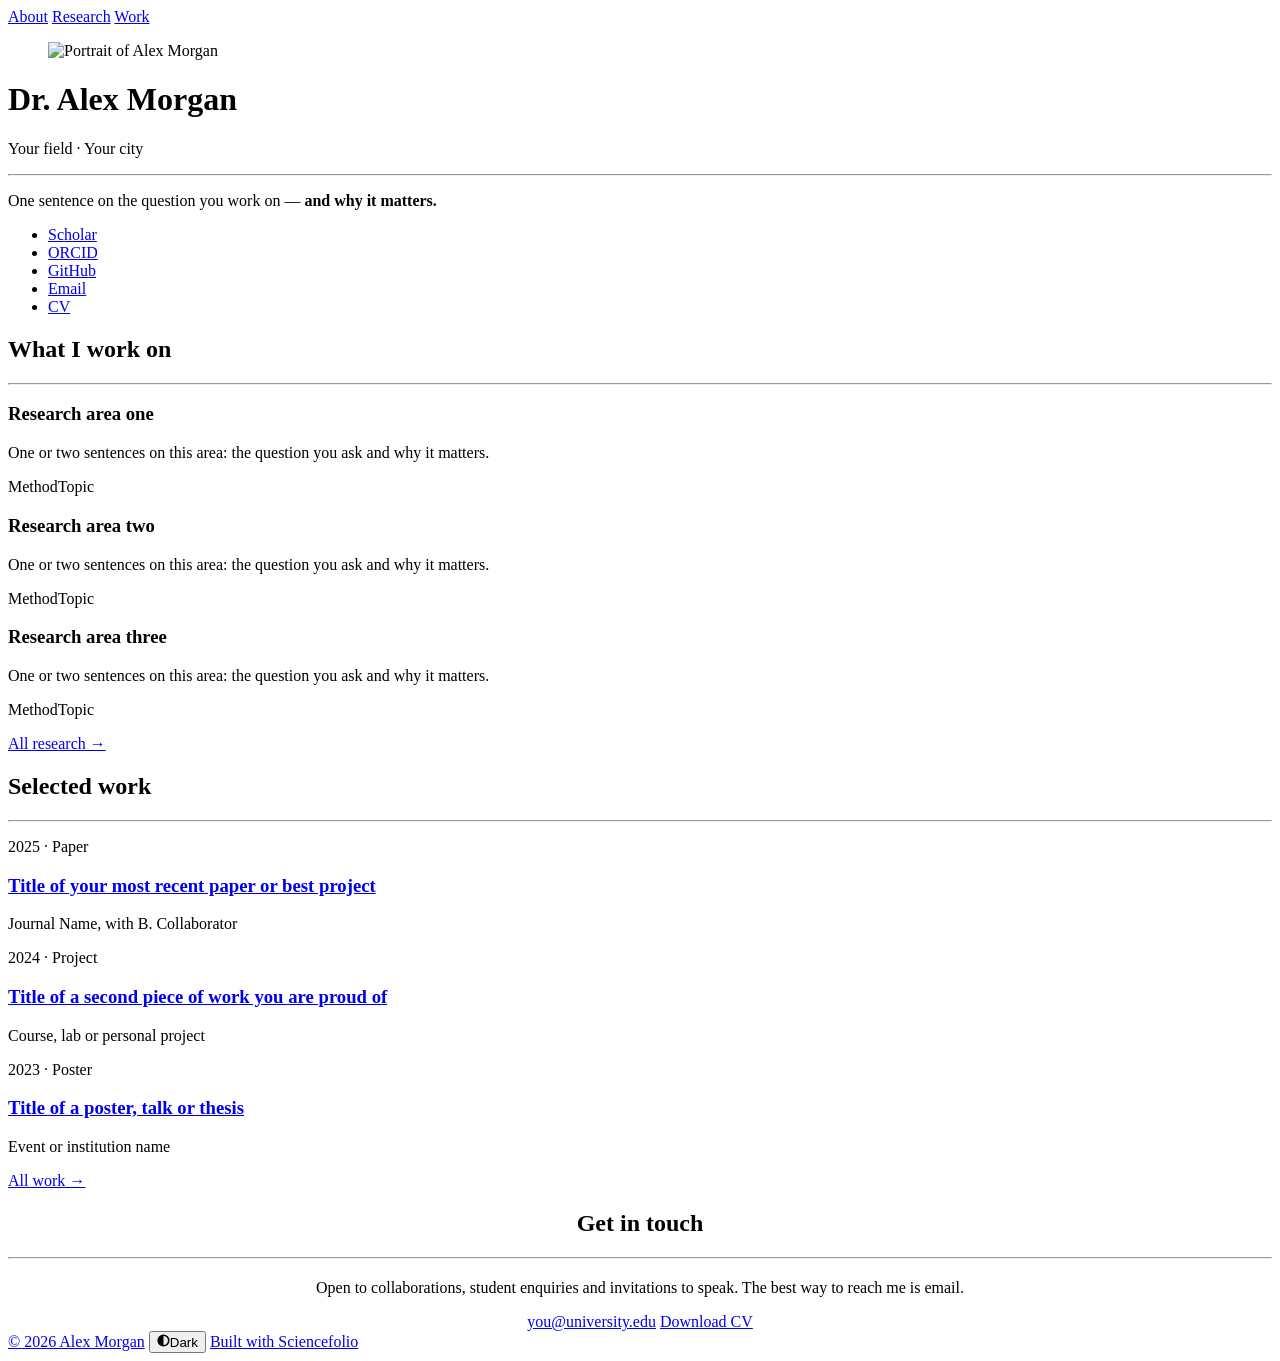
==== index.html @ 151d1ea1 "Initial commit" ====
<!doctype html>
<!-- Type pack (grotesk or serif) is set once, in js/theme.js. -->
<html lang="en">
<head>
<meta charset="utf-8">
<meta name="viewport" content="width=device-width, initial-scale=1">
<title>Alex Morgan · Your field</title>
<meta name="description" content="Academic homepage of Alex Morgan — your field, your institution.">
<link rel="icon" href="images/favicon.svg" type="image/svg+xml">
<link rel="preconnect" href="https://fonts.googleapis.com">
<link rel="preconnect" href="https://fonts.gstatic.com" crossorigin>
<!-- Trim to the families your pack uses: grotesk = Archivo + IBM Plex Mono, serif = Fraunces + Archivo -->
<link rel="stylesheet" href="https://fonts.googleapis.com/css2?family=Archivo:wght@300;400;600;700;800&family=IBM+Plex+Mono:wght@400;600&family=Fraunces:ital,opsz,wght@0,9..144,300..700;1,9..144,300..700&display=swap">
<link rel="stylesheet" href="css/tokens.css">
<link rel="stylesheet" href="css/site.css">
<script src="js/theme.js"></script>
</head>
<body>

<nav class="nav" aria-label="Main">
  <a href="about.html">About</a>
  <a href="research.html">Research</a>
  <a href="work.html">Work</a>
</nav>

<main>
  <!-- ============ HERO — edit these six things ============ -->
  <header class="hero">
    <!-- 1. Photo: replace the file, or delete this <figure> for a type-only hero -->
    <figure class="portrait"><img src="images/portrait-placeholder.svg" alt="Portrait of Alex Morgan" width="300" height="300"></figure>
    <!-- 2. Name -->
    <h1>Dr. Alex Morgan</h1>
    <!-- 3. Field · place -->
    <p class="kicker">Your field · Your city</p>
    <hr class="short-rule">
    <!-- 4. One sentence. Wrap the part you want emphasised in <strong>. -->
    <p class="statement">One sentence on the question you work on — <strong>and why it matters.</strong></p>
    <!-- 5. Profile links -->
    <ul class="profile-links">
      <li><a href="https://scholar.google.com/">Scholar</a></li>
      <li><a href="https://orcid.org/">ORCID</a></li>
      <li><a href="https://github.com/">GitHub</a></li>
      <li><a href="mailto:you@university.edu">Email</a></li>
      <li><a href="files/cv.pdf">CV</a></li>
    </ul>
  </header>

  <!-- ============ WHAT I WORK ON ============ -->
  <section class="section" aria-labelledby="work-h">
    <div class="wrap">
      <div class="section-head">
        <h2 id="work-h">What I work on</h2>
        <hr class="short-rule">
      </div>
      <div class="cols3">
        <article class="col">
          <h3>Research area one</h3>
          <p>One or two sentences on this area: the question you ask and why it matters.</p>
          <div class="tags"><span class="tag">Method</span><span class="tag">Topic</span></div>
        </article>
        <article class="col">
          <h3>Research area two</h3>
          <p>One or two sentences on this area: the question you ask and why it matters.</p>
          <div class="tags"><span class="tag">Method</span><span class="tag">Topic</span></div>
        </article>
        <article class="col">
          <h3>Research area three</h3>
          <p>One or two sentences on this area: the question you ask and why it matters.</p>
          <div class="tags"><span class="tag">Method</span><span class="tag">Topic</span></div>
        </article>
      </div>
      <p class="more"><a href="research.html">All research →</a></p>
    </div>
  </section>

  <!-- ============ SELECTED WORK ============ -->
  <section class="section tint" aria-labelledby="sel-h">
    <div class="wrap">
      <div class="section-head">
        <h2 id="sel-h">Selected work</h2>
        <hr class="short-rule">
      </div>
      <div class="entries">
        <article class="entry">
          <p class="when">2025 · Paper</p>
          <h3><a href="work.html">Title of your most recent paper or best project</a></h3>
          <p>Journal Name, with B. Collaborator</p>
        </article>
        <article class="entry">
          <p class="when">2024 · Project</p>
          <h3><a href="work.html">Title of a second piece of work you are proud of</a></h3>
          <p>Course, lab or personal project</p>
        </article>
        <article class="entry">
          <p class="when">2023 · Poster</p>
          <h3><a href="work.html">Title of a poster, talk or thesis</a></h3>
          <p>Event or institution name</p>
        </article>
      </div>
      <p class="more"><a href="work.html">All work →</a></p>
    </div>
  </section>

  <!-- ============ CONTACT ============ -->
  <section class="section" id="contact" aria-labelledby="contact-h">
    <div class="wrap" style="text-align:center">
      <div class="section-head" style="margin-bottom:20px">
        <h2 id="contact-h">Get in touch</h2>
        <hr class="short-rule">
      </div>
      <p class="prose">Open to collaborations, student enquiries and invitations to speak. The best way to reach me is email.</p>
      <div class="btn-row">
        <a class="btn" href="mailto:you@university.edu">you@university.edu</a>
        <a class="btn btn-line" href="files/cv.pdf">Download CV</a>
      </div>
    </div>
  </section>
</main>

<footer class="foot">
  <a href="index.html">© 2026 Alex Morgan</a>
  <button type="button" class="toggle" data-theme-toggle aria-pressed="false"><svg viewBox="0 0 16 16" width="13" height="13" aria-hidden="true"><circle cx="8" cy="8" r="6.5" fill="none" stroke="currentColor" stroke-width="2"/><path d="M8 1.5a6.5 6.5 0 0 0 0 13z" fill="currentColor"/></svg><span data-theme-label>Dark</span></button>
  <a href="https://github.com/tuannguyen8390/sciencefolio" rel="noopener">Built with Sciencefolio</a>
</footer>

</body>
</html>
---- css/tokens.css ----
/* ==========================================================================
   SCIENCEFOLIO — tokens.css
   The only file most people need to edit. Three decisions:
   1) TYPE PACK   → set PACK in js/theme.js ('grotesk' default, or 'serif')
   2) ACCENT      → uncomment one line below (or write your own hex)
   3) COLORS      → paper / ink, if you want a different neutral
   ========================================================================== */

:root {
  /* ---- neutrals ------------------------------------------------------- */
  --paper: #f3f2f2;
  --ink: #201e1d;
  --surface: #eceae4;

  /* ---- 2) ACCENT ------------------------------------------------------
     Ships as plain ink: no color, no shared brand. Pick one (light + dark
     values; the dark one needs to be lighter so it stays readable).        */
  --accent-light: #201e1d;
  --accent-dark: #f3f2f2;
  /* --accent-light: #2545d3;  --accent-dark: #8aa2ff;   cobalt  */
  /* --accent-light: #1e6f50;  --accent-dark: #6fd1a8;   forest  */
  /* --accent-light: #b4552d;  --accent-dark: #f0a07c;   rust    */
  /* --accent-light: #6d28d9;  --accent-dark: #b99bff;   violet  */
  --accent: var(--accent-light);

  /* ---- 1) TYPE PACK 01 · GROTESK (default, STEM) ---------------------- */
  --font-display: 'Archivo', system-ui, sans-serif;
  --font-body: 'Archivo', system-ui, sans-serif;
  --font-label: 'IBM Plex Mono', ui-monospace, monospace;
  --font-statement: var(--font-body);
  --display-weight: 800;      /* name and page titles */
  --display-tracking: -0.04em;
  --display-leading: 0.95;
  --head-weight: 700;         /* section headings */
  --head-tracking: -0.03em;
  --title-weight: 600;        /* entry, column and chapter titles */
  --title-tracking: -0.015em;
  --emph-weight: 700;
  --emph-style: normal;
  --label-transform: none;
  --label-tracking: 0.04em;

  /* ---- layout --------------------------------------------------------- */
  --rule: 2px solid var(--ink);
  --edge: clamp(20px, 5vw, 56px);
  --wide: 960px;
  --measure: 64ch;
}

/* ---- 1) TYPE PACK 02 · SERIF (social science & humanities) -------------
   Activate by setting PACK = 'serif' in js/theme.js                       */
html[data-pack="serif"] {
  --font-display: 'Fraunces', Georgia, serif;
  --font-statement: 'Fraunces', Georgia, serif;
  --font-label: 'Archivo', system-ui, sans-serif;
  --display-weight: 600;
  --display-tracking: -0.015em;
  --display-leading: 1;
  --head-weight: 600;
  --head-tracking: -0.015em;
  --title-weight: 500;
  --title-tracking: -0.005em;
  --emph-weight: 600;
  --emph-style: italic;
  --label-transform: uppercase;
  --label-tracking: 0.1em;
}

/* ---- dark mode (toggle in the footer) ---------------------------------- */
html[data-theme="dark"] {
  --paper: #141312;
  --ink: #f3f2f2;
  --surface: #1d1b19;
  --accent: var(--accent-dark);
}
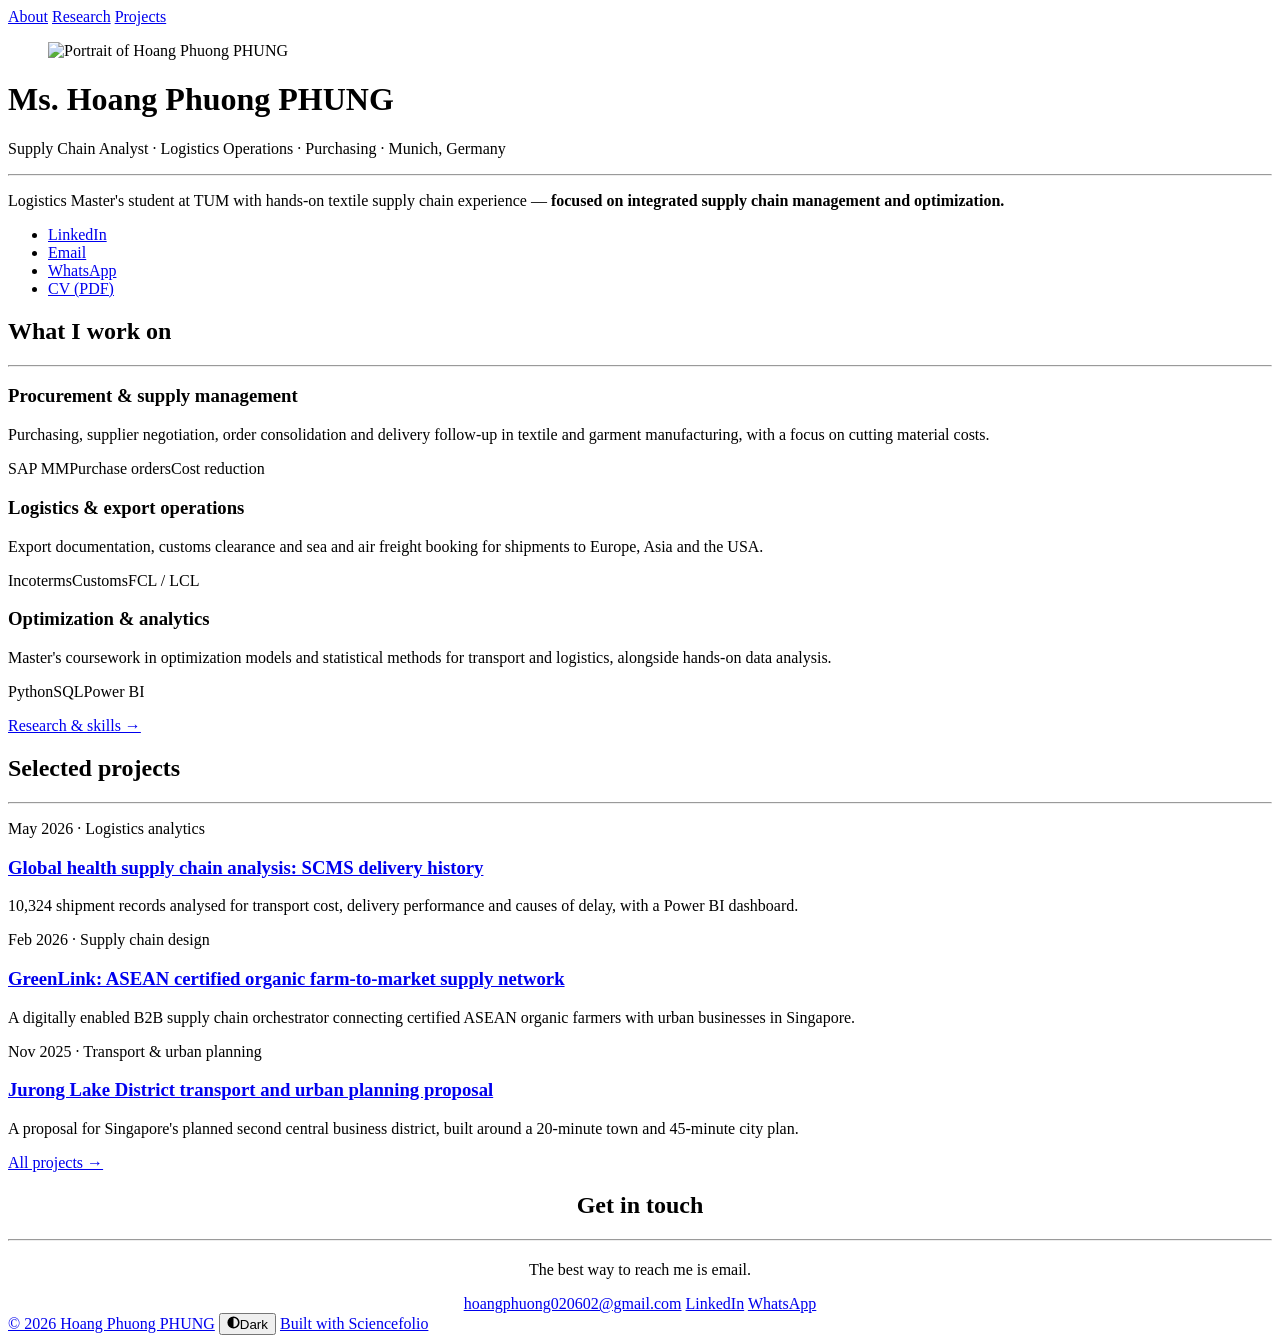
==== commit d9a7620f: "Add files via upload" ====
--- a/index.html
+++ b/index.html
@@ -1,51 +1,41 @@
 <!doctype html>
-<!-- Type pack (grotesk or serif) is set once, in js/theme.js. -->
+
 <html lang="en">
 <head>
 <meta charset="utf-8">
 <meta name="viewport" content="width=device-width, initial-scale=1">
-<title>Alex Morgan · Your field</title>
-<meta name="description" content="Academic homepage of Alex Morgan — your field, your institution.">
+<title>Hoang Phuong PHUNG · Supply chain & logistics</title>
+<meta name="description" content="Portfolio of Hoang Phuong PHUNG: supply chain analysis, logistics operations and purchasing. Based in Munich, Germany.">
 <link rel="icon" href="images/favicon.svg" type="image/svg+xml">
 <link rel="preconnect" href="https://fonts.googleapis.com">
 <link rel="preconnect" href="https://fonts.gstatic.com" crossorigin>
-<!-- Trim to the families your pack uses: grotesk = Archivo + IBM Plex Mono, serif = Fraunces + Archivo -->
-<link rel="stylesheet" href="https://fonts.googleapis.com/css2?family=Archivo:wght@300;400;600;700;800&family=IBM+Plex+Mono:wght@400;600&family=Fraunces:ital,opsz,wght@0,9..144,300..700;1,9..144,300..700&display=swap">
+<link rel="stylesheet" href="https://fonts.googleapis.com/css2?family=Archivo:wght@300;400;600;700;800&family=Fraunces:ital,opsz,wght@0,9..144,300..700;1,9..144,300..700&display=swap">
 <link rel="stylesheet" href="css/tokens.css">
 <link rel="stylesheet" href="css/site.css">
 <script src="js/theme.js"></script>
 </head>
 <body>
-
 <nav class="nav" aria-label="Main">
   <a href="about.html">About</a>
   <a href="research.html">Research</a>
-  <a href="work.html">Work</a>
+  <a href="work.html">Projects</a>
 </nav>
 
 <main>
-  <!-- ============ HERO — edit these six things ============ -->
   <header class="hero">
-    <!-- 1. Photo: replace the file, or delete this <figure> for a type-only hero -->
-    <figure class="portrait"><img src="images/portrait-placeholder.svg" alt="Portrait of Alex Morgan" width="300" height="300"></figure>
-    <!-- 2. Name -->
-    <h1>Dr. Alex Morgan</h1>
-    <!-- 3. Field · place -->
-    <p class="kicker">Your field · Your city</p>
+    <figure class="portrait"><img src="images/portrait.jpg" alt="Portrait of Hoang Phuong PHUNG" width="300" height="300"></figure>
+    <h1>Ms. Hoang Phuong PHUNG</h1>
+    <p class="kicker">Supply Chain Analyst · Logistics Operations · Purchasing · Munich, Germany</p>
     <hr class="short-rule">
-    <!-- 4. One sentence. Wrap the part you want emphasised in <strong>. -->
-    <p class="statement">One sentence on the question you work on — <strong>and why it matters.</strong></p>
-    <!-- 5. Profile links -->
+    <p class="statement">Logistics Master's student at TUM with hands-on textile supply chain experience — <strong>focused on integrated supply chain management and optimization.</strong></p>
     <ul class="profile-links">
-      <li><a href="https://scholar.google.com/">Scholar</a></li>
-      <li><a href="https://orcid.org/">ORCID</a></li>
-      <li><a href="https://github.com/">GitHub</a></li>
-      <li><a href="mailto:you@university.edu">Email</a></li>
-      <li><a href="files/cv.pdf">CV</a></li>
+      <li><a href="https://www.linkedin.com/in/phunghoangphuong/">LinkedIn</a></li>
+      <li><a href="mailto:hoangphuong020602@gmail.com">Email</a></li>
+      <li><a href="https://wa.me/4915150713262">WhatsApp</a></li>
+      <li><a href="files/Hoang_Phuong_Phung_CV.pdf">CV (PDF)</a></li>
     </ul>
   </header>
 
-  <!-- ============ WHAT I WORK ON ============ -->
   <section class="section" aria-labelledby="work-h">
     <div class="wrap">
       <div class="section-head">
@@ -54,71 +44,70 @@
       </div>
       <div class="cols3">
         <article class="col">
-          <h3>Research area one</h3>
-          <p>One or two sentences on this area: the question you ask and why it matters.</p>
-          <div class="tags"><span class="tag">Method</span><span class="tag">Topic</span></div>
+          <h3>Procurement &amp; supply management</h3>
+          <p>Purchasing, supplier negotiation, order consolidation and delivery follow-up in textile and garment manufacturing, with a focus on cutting material costs.</p>
+          <div class="tags"><span class="tag">SAP MM</span><span class="tag">Purchase orders</span><span class="tag">Cost reduction</span></div>
         </article>
         <article class="col">
-          <h3>Research area two</h3>
-          <p>One or two sentences on this area: the question you ask and why it matters.</p>
-          <div class="tags"><span class="tag">Method</span><span class="tag">Topic</span></div>
+          <h3>Logistics &amp; export operations</h3>
+          <p>Export documentation, customs clearance and sea and air freight booking for shipments to Europe, Asia and the USA.</p>
+          <div class="tags"><span class="tag">Incoterms</span><span class="tag">Customs</span><span class="tag">FCL / LCL</span></div>
         </article>
         <article class="col">
-          <h3>Research area three</h3>
-          <p>One or two sentences on this area: the question you ask and why it matters.</p>
-          <div class="tags"><span class="tag">Method</span><span class="tag">Topic</span></div>
+          <h3>Optimization &amp; analytics</h3>
+          <p>Master's coursework in optimization models and statistical methods for transport and logistics, alongside hands-on data analysis.</p>
+          <div class="tags"><span class="tag">Python</span><span class="tag">SQL</span><span class="tag">Power BI</span></div>
         </article>
       </div>
-      <p class="more"><a href="research.html">All research →</a></p>
+      <p class="more"><a href="research.html">Research &amp; skills →</a></p>
     </div>
   </section>
 
-  <!-- ============ SELECTED WORK ============ -->
   <section class="section tint" aria-labelledby="sel-h">
     <div class="wrap">
       <div class="section-head">
-        <h2 id="sel-h">Selected work</h2>
+        <h2 id="sel-h">Selected projects</h2>
         <hr class="short-rule">
       </div>
       <div class="entries">
         <article class="entry">
-          <p class="when">2025 · Paper</p>
-          <h3><a href="work.html">Title of your most recent paper or best project</a></h3>
-          <p>Journal Name, with B. Collaborator</p>
+          <p class="when">May 2026 · Logistics analytics</p>
+          <h3><a href="work.html">Global health supply chain analysis: SCMS delivery history</a></h3>
+          <p>10,324 shipment records analysed for transport cost, delivery performance and causes of delay, with a Power BI dashboard.</p>
         </article>
         <article class="entry">
-          <p class="when">2024 · Project</p>
-          <h3><a href="work.html">Title of a second piece of work you are proud of</a></h3>
-          <p>Course, lab or personal project</p>
+          <p class="when">Feb 2026 · Supply chain design</p>
+          <h3><a href="work.html">GreenLink: ASEAN certified organic farm-to-market supply network</a></h3>
+          <p>A digitally enabled B2B supply chain orchestrator connecting certified ASEAN organic farmers with urban businesses in Singapore.</p>
         </article>
         <article class="entry">
-          <p class="when">2023 · Poster</p>
-          <h3><a href="work.html">Title of a poster, talk or thesis</a></h3>
-          <p>Event or institution name</p>
+          <p class="when">Nov 2025 · Transport &amp; urban planning</p>
+          <h3><a href="work.html">Jurong Lake District transport and urban planning proposal</a></h3>
+          <p>A proposal for Singapore's planned second central business district, built around a 20-minute town and 45-minute city plan.</p>
         </article>
       </div>
-      <p class="more"><a href="work.html">All work →</a></p>
+      <p class="more"><a href="work.html">All projects →</a></p>
     </div>
   </section>
 
-  <!-- ============ CONTACT ============ -->
   <section class="section" id="contact" aria-labelledby="contact-h">
     <div class="wrap" style="text-align:center">
       <div class="section-head" style="margin-bottom:20px">
         <h2 id="contact-h">Get in touch</h2>
         <hr class="short-rule">
       </div>
-      <p class="prose">Open to collaborations, student enquiries and invitations to speak. The best way to reach me is email.</p>
+      <p class="prose">The best way to reach me is email.</p>
       <div class="btn-row">
-        <a class="btn" href="mailto:you@university.edu">you@university.edu</a>
-        <a class="btn btn-line" href="files/cv.pdf">Download CV</a>
+        <a class="btn" href="mailto:hoangphuong020602@gmail.com">hoangphuong020602@gmail.com</a>
+        <a class="btn btn-line" href="https://www.linkedin.com/in/phunghoangphuong/">LinkedIn</a>
+        <a class="btn btn-line" href="https://wa.me/4915150713262">WhatsApp</a>
       </div>
     </div>
   </section>
 </main>
 
 <footer class="foot">
-  <a href="index.html">© 2026 Alex Morgan</a>
+  <a href="index.html">© 2026 Hoang Phuong PHUNG</a>
   <button type="button" class="toggle" data-theme-toggle aria-pressed="false"><svg viewBox="0 0 16 16" width="13" height="13" aria-hidden="true"><circle cx="8" cy="8" r="6.5" fill="none" stroke="currentColor" stroke-width="2"/><path d="M8 1.5a6.5 6.5 0 0 0 0 13z" fill="currentColor"/></svg><span data-theme-label>Dark</span></button>
   <a href="https://github.com/tuannguyen8390/sciencefolio" rel="noopener">Built with Sciencefolio</a>
 </footer>
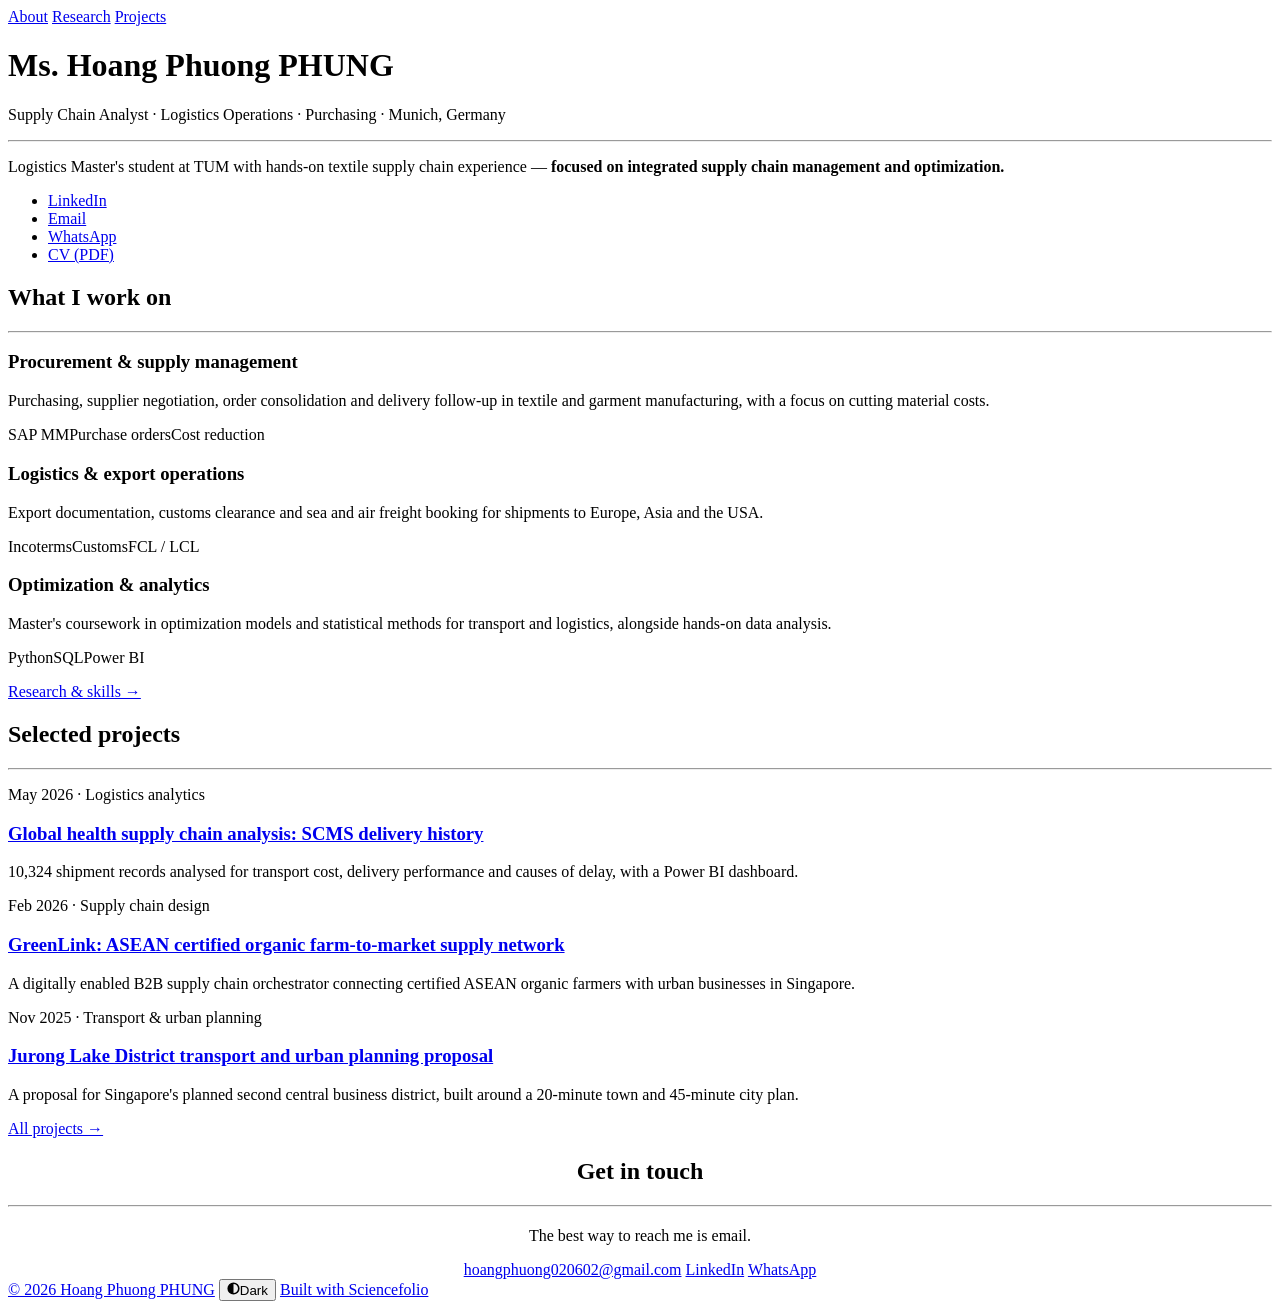
==== commit a629712c: "Add files via upload" ====
--- a/index.html
+++ b/index.html
@@ -23,7 +23,6 @@
 
 <main>
   <header class="hero">
-    <figure class="portrait"><img src="images/portrait.jpg" alt="Portrait of Hoang Phuong PHUNG" width="300" height="300"></figure>
     <h1>Ms. Hoang Phuong PHUNG</h1>
     <p class="kicker">Supply Chain Analyst · Logistics Operations · Purchasing · Munich, Germany</p>
     <hr class="short-rule">
--- a/css/tokens.css
+++ b/css/tokens.css
@@ -8,15 +8,15 @@
 
 :root {
   /* ---- neutrals ------------------------------------------------------- */
-  --paper: #f3f2f2;
-  --ink: #201e1d;
-  --surface: #eceae4;
+  --paper: #ffffff;
+  --ink: #0a0a0a;
+  --surface: #eef4fa;
 
   /* ---- 2) ACCENT ------------------------------------------------------
      Ships as plain ink: no color, no shared brand. Pick one (light + dark
      values; the dark one needs to be lighter so it stays readable).        */
-  --accent-light: #201e1d;
-  --accent-dark: #f3f2f2;
+  --accent-light: #0065bd;   /* TUM-style blue */
+  --accent-dark: #7db3e8;
   /* --accent-light: #2545d3;  --accent-dark: #8aa2ff;   cobalt  */
   /* --accent-light: #1e6f50;  --accent-dark: #6fd1a8;   forest  */
   /* --accent-light: #b4552d;  --accent-dark: #f0a07c;   rust    */
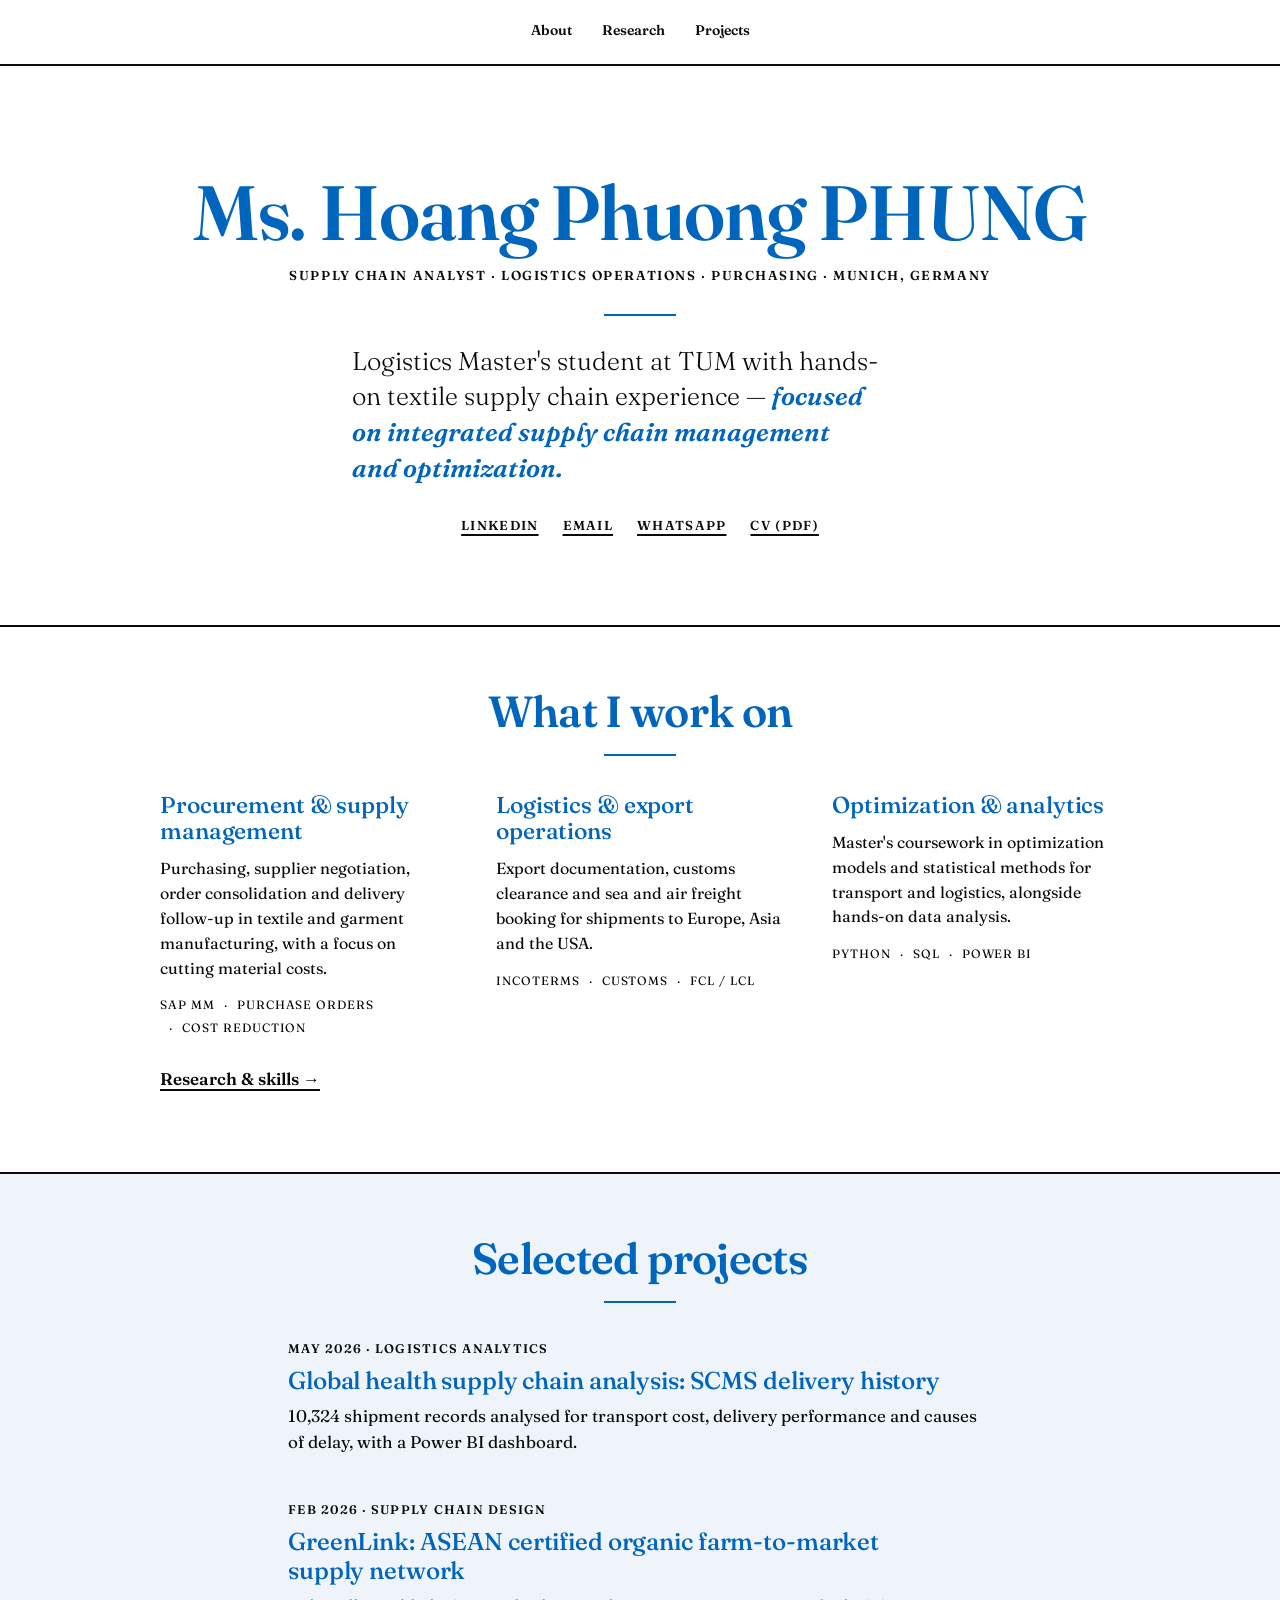
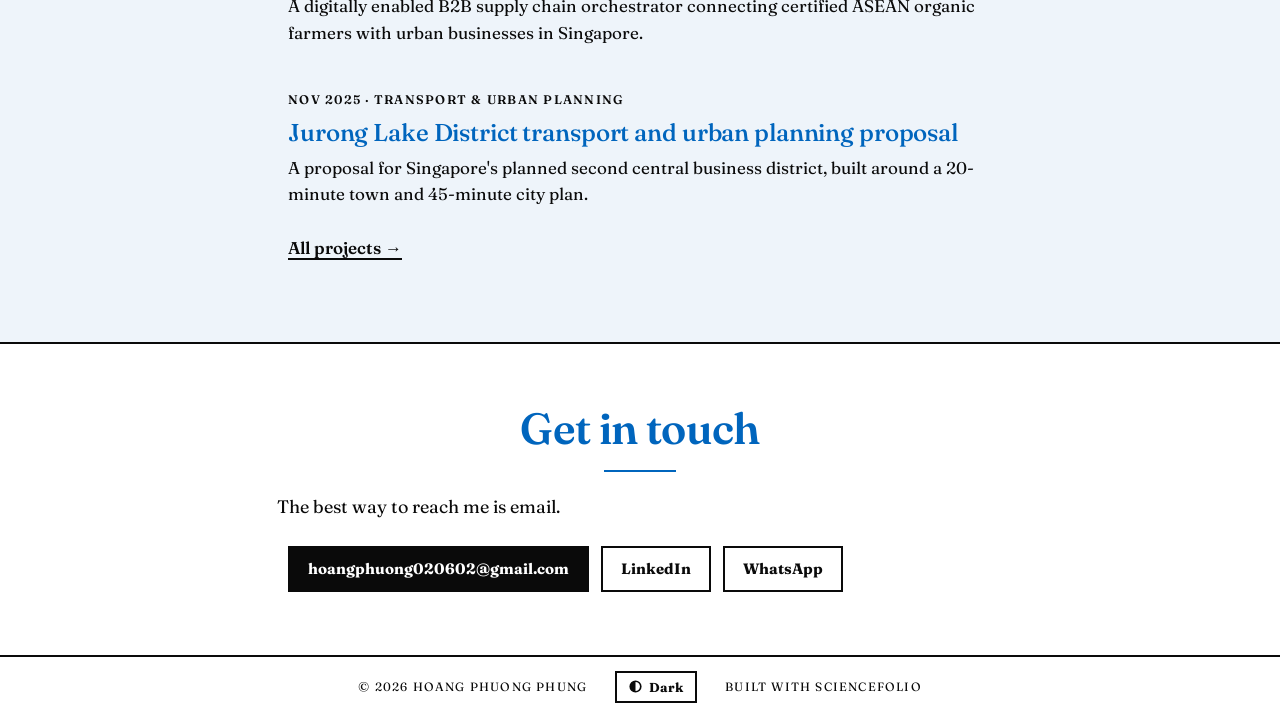
==== commit dfb22137: "Add files via upload" ====
--- a/index.html
+++ b/index.html
@@ -9,7 +9,7 @@
 <link rel="icon" href="images/favicon.svg" type="image/svg+xml">
 <link rel="preconnect" href="https://fonts.googleapis.com">
 <link rel="preconnect" href="https://fonts.gstatic.com" crossorigin>
-<link rel="stylesheet" href="https://fonts.googleapis.com/css2?family=Archivo:wght@300;400;600;700;800&family=Fraunces:ital,opsz,wght@0,9..144,300..700;1,9..144,300..700&display=swap">
+<link rel="stylesheet" href="https://fonts.googleapis.com/css2?family=Fraunces:ital,opsz,wght@0,9..144,300..700;1,9..144,300..700&display=swap">
 <link rel="stylesheet" href="css/tokens.css">
 <link rel="stylesheet" href="css/site.css">
 <script src="js/theme.js"></script>
@@ -90,7 +90,7 @@
   </section>
 
   <section class="section" id="contact" aria-labelledby="contact-h">
-    <div class="wrap" style="text-align:center">
+    <div class="wrap">
       <div class="section-head" style="margin-bottom:20px">
         <h2 id="contact-h">Get in touch</h2>
         <hr class="short-rule">
--- a/css/site.css
+++ b/css/site.css
@@ -0,0 +1,366 @@
+/* ==========================================================================
+   SCIENCEFOLIO — site.css
+   Structure and components. Everything reads from tokens.css — you should
+   rarely need to touch this file.
+   ========================================================================== */
+
+*, *::before, *::after { box-sizing: border-box; }
+html { -webkit-text-size-adjust: 100%; }
+body {
+  margin: 0;
+  min-height: 100vh;
+  display: flex;
+  flex-direction: column;
+  background: var(--paper);
+  color: var(--ink);
+  font-family: var(--font-body);
+  font-size: 17px;
+  line-height: 1.55;
+  text-wrap: pretty;
+}
+main { flex: 1; }
+a { color: var(--ink); text-underline-offset: 4px; text-decoration-thickness: 2px; }
+a:hover { color: var(--accent); }
+:focus-visible { outline: 2px solid var(--accent); outline-offset: 3px; }
+::selection { background: var(--ink); color: var(--paper); }
+img { max-width: 100%; display: block; }
+
+/* ---- nav ---------------------------------------------------------------- */
+.nav {
+  border-bottom: var(--rule);
+  display: flex;
+  justify-content: center;
+  flex-wrap: wrap;
+  gap: 12px 30px;
+  padding: 16px var(--edge);
+  font-size: 14px;
+  font-weight: 600;
+}
+.nav a { text-decoration: none; padding: 4px 0; border-bottom: 2px solid transparent; }
+.nav a:hover, .nav a[aria-current="page"] { border-bottom-color: var(--accent); }
+.nav a.nav-name {
+  flex-basis: 100%;
+  text-align: center;
+  border-bottom: 0;
+  padding: 0;
+  font-family: var(--font-display);
+  font-weight: var(--head-weight);
+  font-size: 17px;
+  letter-spacing: var(--head-tracking);
+}
+.nav a.nav-name:hover { color: var(--accent); }
+
+/* ---- hero --------------------------------------------------------------- */
+.hero {
+  display: flex;
+  flex-direction: column;
+  align-items: center;
+  text-align: center;
+  padding: clamp(48px, 9vh, 96px) var(--edge) clamp(56px, 10vh, 104px);
+}
+.portrait { width: 152px; height: 152px; margin: 0; border: var(--rule); }
+.portrait img { width: 100%; height: 100%; object-fit: cover; filter: grayscale(1) contrast(1.05); }
+.hero h1 {
+  font-family: var(--font-display);
+  font-weight: var(--display-weight);
+  font-size: clamp(40px, 6vw, 84px);
+  line-height: var(--display-leading);
+  letter-spacing: var(--display-tracking);
+  margin: 28px 0 0;
+}
+.kicker {
+  font-family: var(--font-label);
+  font-size: 13px;
+  font-weight: 600;
+  letter-spacing: 0.12em;
+  text-transform: uppercase;
+  margin: 14px 0 0;
+}
+.short-rule { width: 72px; border: 0; border-top: 2px solid var(--accent); margin: 28px auto; }
+.statement {
+  font-family: var(--font-statement);
+  font-weight: 300;
+  font-size: clamp(19px, 2vw, 26px);
+  line-height: 1.4;
+  max-width: 36ch;
+  margin: 0;
+}
+.statement strong { font-weight: var(--emph-weight); font-style: var(--emph-style); color: var(--accent); }
+.profile-links {
+  display: flex;
+  flex-wrap: wrap;
+  justify-content: center;
+  gap: 8px 24px;
+  margin: 28px 0 0;
+  padding: 0;
+  list-style: none;
+  font-family: var(--font-label);
+  font-size: 13px;
+  font-weight: 600;
+  letter-spacing: var(--label-tracking);
+  text-transform: var(--label-transform);
+}
+
+/* ---- page head (inner pages) -------------------------------------------- */
+.page-head { text-align: center; padding: clamp(48px, 8vh, 88px) var(--edge) 12px; }
+.page-head h1 {
+  font-family: var(--font-display);
+  font-weight: var(--display-weight);
+  font-size: clamp(40px, 6vw, 72px);
+  line-height: var(--display-leading);
+  letter-spacing: var(--display-tracking);
+  margin: 0;
+}
+.page-head > .short-rule:last-child { margin-bottom: 4px; }
+.page-head p { max-width: 52ch; margin: 18px auto 0; font-size: 19px; }
+
+/* ---- sections ----------------------------------------------------------- */
+.section { padding: clamp(44px, 7vh, 80px) var(--edge); border-top: var(--rule); }
+.section.flush-top { border-top: 0; padding-top: clamp(28px, 4vh, 44px); }
+.section.tint { background: var(--surface); }
+.wrap { max-width: var(--wide); margin: 0 auto; }
+.section-head { text-align: center; margin-bottom: 36px; }
+.section-head h2 {
+  font-family: var(--font-display);
+  font-weight: var(--head-weight);
+  font-size: clamp(28px, 3.4vw, 44px);
+  line-height: 1;
+  letter-spacing: var(--head-tracking);
+  margin: 0;
+}
+.section-head .short-rule { margin: 20px auto 0; }
+.more { text-align: center; margin-top: 28px; font-weight: 600; }
+.prose { max-width: var(--measure); margin: 0 auto; font-size: 18px; line-height: 1.65; }
+.prose p { margin: 0 0 1.1em; }
+
+/* ---- centered columns (home: what I work on) -------------------------- */
+.cols3 {
+  display: grid;
+  grid-template-columns: repeat(3, minmax(0, 1fr));
+  gap: 44px 48px;
+  text-align: center;
+}
+.col { display: flex; flex-direction: column; align-items: center; }
+.col h3 {
+  font-family: var(--font-display);
+  font-weight: var(--title-weight);
+  font-size: clamp(19px, 1.8vw, 23px);
+  line-height: 1.15;
+  letter-spacing: var(--title-tracking);
+  margin: 0;
+}
+.col p { margin: 12px 0 0; max-width: 32ch; font-size: 16px; }
+.col .tags { justify-content: center; margin-top: 16px; }
+
+/* ---- centered entries (selected work, education, experience) ----------- */
+.entries { max-width: var(--measure); margin: 0 auto; }
+.entry { max-width: var(--measure); margin-left: auto; margin-right: auto; text-align: center; }
+.entry:not([hidden]) ~ .entry:not([hidden]) { margin-top: 44px; }
+.entry .when {
+  font-family: var(--font-label);
+  font-size: 12.5px;
+  font-weight: 600;
+  letter-spacing: 0.1em;
+  text-transform: uppercase;
+  margin: 0 0 8px;
+}
+.entry h3 {
+  font-family: var(--font-display);
+  font-weight: var(--title-weight);
+  font-size: clamp(20px, 1.9vw, 25px);
+  line-height: 1.2;
+  letter-spacing: var(--title-tracking);
+  margin: 0;
+}
+.entry h3 a { text-decoration: none; }
+.entry h3 a:hover { text-decoration: underline; text-decoration-thickness: 2px; text-underline-offset: 5px; }
+.entry p:not(.when) { margin: 8px auto 0; max-width: 52ch; }
+
+/* ---- tags --------------------------------------------------------------- */
+/* Plain labels separated by dots. Boxes are reserved for things you can click. */
+.tags { display: flex; flex-wrap: wrap; gap: 4px 0; }
+.tag {
+  font-family: var(--font-label);
+  font-size: 12px;
+  font-weight: 400;
+  letter-spacing: 0.08em;
+  text-transform: uppercase;
+}
+.tag + .tag::before { content: "·"; margin: 0 9px; }
+
+/* ---- research chapters -------------------------------------------------- */
+.chapters { max-width: 720px; margin: 0 auto; }
+.chapter { text-align: center; }
+.chapter + .chapter { margin-top: 96px; }
+.figure { max-width: 520px; margin: 0 auto 30px; border: var(--rule); }
+.figure img { width: 100%; height: auto; aspect-ratio: 16 / 9; object-fit: cover; filter: grayscale(1) contrast(1.05); }
+.figure figcaption {
+  border-top: var(--rule);
+  padding: 10px 14px;
+  font-family: var(--font-label);
+  font-size: 12.5px;
+  font-weight: 600;
+  letter-spacing: var(--label-tracking);
+  text-transform: var(--label-transform);
+  text-align: left;
+}
+.chapter .when {
+  font-family: var(--font-label);
+  font-size: 12.5px;
+  font-weight: 600;
+  letter-spacing: 0.1em;
+  text-transform: uppercase;
+  margin: 0 0 10px;
+}
+.chapter h2 {
+  font-family: var(--font-display);
+  font-weight: var(--head-weight);
+  font-size: clamp(26px, 3vw, 38px);
+  line-height: 1.1;
+  letter-spacing: var(--head-tracking);
+  margin: 0;
+}
+.chapter p:not(.when) { max-width: 58ch; margin: 16px auto 0; font-size: 18px; line-height: 1.6; }
+.chapter .tags { margin-top: 18px; }
+
+/* ---- buttons ------------------------------------------------------------ */
+.btn {
+  display: inline-block;
+  font-family: var(--font-body);
+  font-weight: 700;
+  font-size: 15px;
+  line-height: 1.2;
+  padding: 12px 18px;
+  border: 2px solid var(--ink);
+  background: var(--ink);
+  color: var(--paper);
+  text-decoration: none;
+  cursor: pointer;
+}
+.btn:hover { background: var(--accent); border-color: var(--accent); color: var(--paper); }
+.btn-line { background: transparent; color: var(--ink); }
+.btn-line:hover { background: var(--ink); border-color: var(--ink); color: var(--paper); }
+.btn-row { display: flex; flex-wrap: wrap; justify-content: center; gap: 12px; margin-top: 24px; }
+
+/* ---- work page ---------------------------------------------------------- */
+.filters { display: flex; flex-wrap: wrap; justify-content: center; gap: 8px; margin-bottom: 56px; }
+.filter {
+  font-family: var(--font-label);
+  font-size: 12.5px;
+  font-weight: 600;
+  letter-spacing: 0.06em;
+  text-transform: uppercase;
+  background: transparent;
+  color: var(--ink);
+  border: 2px solid var(--ink);
+  padding: 7px 14px;
+  cursor: pointer;
+}
+.filter:hover { border-color: var(--accent); color: var(--accent); }
+.filter[aria-pressed="true"] { background: var(--ink); color: var(--paper); }
+.year-group { margin-bottom: 64px; }
+.year-group:last-child { margin-bottom: 0; }
+.year {
+  font-family: var(--font-display);
+  font-weight: 300;
+  font-size: clamp(52px, 8vw, 104px);
+  line-height: 1;
+  letter-spacing: var(--display-tracking);
+  text-align: center;
+  margin: 0 0 36px;
+}
+.entry .authors strong { font-weight: 700; }
+.entry .tags, .chapter .tags { justify-content: center; margin-top: 14px; }
+.links { display: flex; flex-wrap: wrap; justify-content: center; gap: 10px; margin-top: 16px; }
+.links a {
+  font-family: var(--font-label);
+  font-size: 12px;
+  font-weight: 600;
+  letter-spacing: 0.08em;
+  text-transform: uppercase;
+  text-decoration: none;
+  border: 2px solid var(--ink);
+  padding: 5px 11px;
+}
+.links a:hover { background: var(--ink); color: var(--paper); }
+
+/* ---- footer ------------------------------------------------------------- */
+.foot {
+  border-top: var(--rule);
+  display: flex;
+  justify-content: center;
+  align-items: center;
+  flex-wrap: wrap;
+  gap: 12px 28px;
+  padding: 14px var(--edge);
+  font-family: var(--font-label);
+  font-size: 12px;
+  letter-spacing: var(--label-tracking);
+  text-transform: var(--label-transform);
+}
+.foot a { text-decoration: none; }
+.foot a:hover { text-decoration: underline; }
+.toggle {
+  font-family: var(--font-body);
+  font-size: 13px;
+  font-weight: 700;
+  letter-spacing: 0;
+  text-transform: none;
+  background: transparent;
+  color: var(--ink);
+  border: 2px solid var(--ink);
+  padding: 6px 12px;
+  cursor: pointer;
+  display: inline-flex;
+  align-items: center;
+  gap: 7px;
+}
+.toggle:hover { border-color: var(--accent); color: var(--accent); }
+
+/* ---- small screens ------------------------------------------------------ */
+@media (max-width: 720px) {
+  .cols3 { grid-template-columns: 1fr; }
+  body { font-size: 16px; }
+}
+
+/* ---- Customisations for this site ------------------------------------ */
+
+/* One font everywhere: the title font (Fraunces) */
+html[data-pack="serif"] {
+  --font-body: 'Fraunces', Georgia, serif;
+  --font-label: 'Fraunces', Georgia, serif;
+  --font-statement: 'Fraunces', Georgia, serif;
+}
+
+/* All headings in TUM blue (--accent, set in tokens.css) */
+h1, h2, h3, .year { color: var(--accent); }
+h1 a, h2 a, h3 a { color: inherit; }
+
+/* Headings stay centred; everything under them is left-aligned */
+.hero > :not(h1):not(.short-rule),
+.page-head p,
+.col, .entry, .chapter, .prose, p.prose, .more { text-align: left; }
+.col { align-items: flex-start; }
+.entry p:not(.when), .chapter p:not(.when) { margin-left: 0; margin-right: 0; max-width: none; }
+.col p { max-width: none; }
+.col .tags, .entry .tags, .chapter .tags, .links, .tags-block { justify-content: flex-start; }
+.btn-row, .filters, .more, .page-head p {
+  max-width: var(--measure); margin-left: auto; margin-right: auto;
+}
+.btn-row, .filters { justify-content: flex-start; }
+.tags-block { max-width: var(--measure); margin: 0 auto; }
+.hero .profile-links { justify-content: flex-start; }
+
+/* Bullet lists (Work experience, Projects, Winter School) */
+.entry ul.bullets {
+  list-style: disc;
+  margin: 12px 0 0;
+  padding-left: 1.25em;
+  text-align: left;
+}
+.entry ul.bullets li { margin: 0 0 0.6em; }
+.entry ul.bullets li::marker { color: var(--accent); }
+
+/* Keep text blocks on one left edge (the 18px prose text uses a slightly wider "ch") */
+.prose, p.prose { max-width: calc(var(--measure) * 17 / 18); }
+.cols3 + .more { max-width: none; margin-left: 0; margin-right: 0; }
